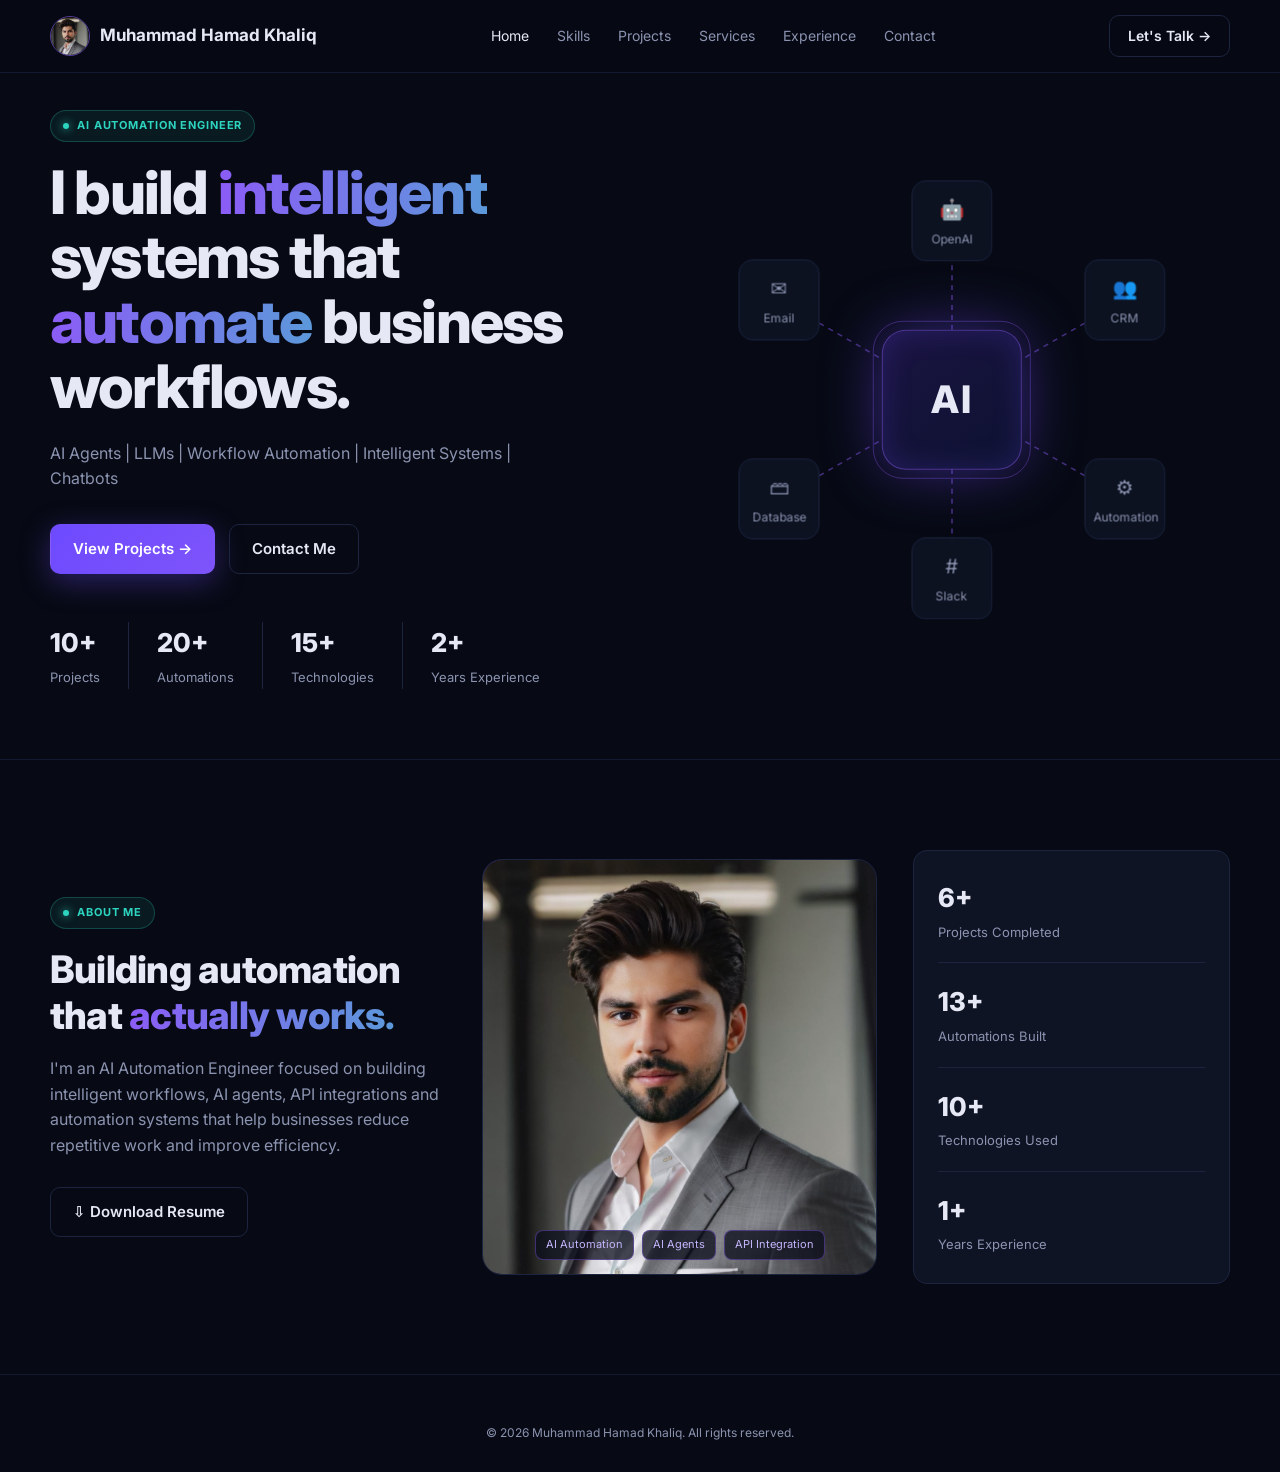
==== index.html @ 2d9ef092 "Build portfolio website Single-brand multi-page portfolio with home, skills, projects, services, exp" ====
<!DOCTYPE html>
<html lang="en">
<head>
  <meta charset="UTF-8" />
  <meta name="viewport" content="width=device-width, initial-scale=1.0" />
  <meta name="description" content="Muhammad Hamad Khaliq - AI Automation Engineer building intelligent systems that automate business workflows." />
  <title>Muhammad Hamad Khaliq | AI Automation Engineer</title>
  <link rel="preconnect" href="https://fonts.googleapis.com" />
  <link rel="preconnect" href="https://fonts.gstatic.com" crossorigin />
  <link href="https://fonts.googleapis.com/css2?family=Inter:wght@400;500;600;700;800&display=swap" rel="stylesheet" />
  <link rel="stylesheet" href="assets/style.css" />
</head>
<body>

  <header>
    <div class="container nav">
      <a href="index.html" class="logo"><img class="logo-img" src="assets/hamad.jpeg" alt="Muhammad Hamad Khaliq" />Muhammad Hamad Khaliq</a>
      <ul class="nav-links" id="nav-links">
        <li><a href="index.html" class="active">Home</a></li>
        <li><a href="skills.html">Skills</a></li>
        <li><a href="projects.html">Projects</a></li>
        <li><a href="services.html">Services</a></li>
        <li><a href="experience.html">Experience</a></li>
        <li><a href="contact.html">Contact</a></li>
      </ul>
      <div class="nav-cta">
        <a href="contact.html" class="btn btn-sm">Let's Talk &rarr;</a>
        <button class="menu-btn" id="menu-btn" aria-label="Toggle menu" aria-expanded="false">&#9776;</button>
      </div>
    </div>
  </header>

  <!-- HERO -->
  <section class="hero">
    <div class="container hero-grid">
      <div class="reveal">
        <span class="tag">AI Automation Engineer</span>
        <h1>I build <span class="accent">intelligent</span> systems that <span class="accent">automate</span> business workflows.</h1>
        <p class="lead">AI Agents | LLMs | Workflow Automation | Intelligent Systems | Chatbots</p>
        <div class="hero-actions">
          <a href="projects.html" class="btn btn-primary">View Projects &rarr;</a>
          <a href="contact.html" class="btn">Contact Me</a>
        </div>
        <div class="stats">
          <div class="stat"><strong>10+</strong><span>Projects</span></div>
          <div class="stat"><strong>20+</strong><span>Automations</span></div>
          <div class="stat"><strong>15+</strong><span>Technologies</span></div>
          <div class="stat"><strong>2+</strong><span>Years Experience</span></div>
        </div>
      </div>

      <div class="hub reveal" aria-hidden="true">
        <svg class="lines" viewBox="0 0 100 100" preserveAspectRatio="none">
          <line x1="50" y1="50" x2="50" y2="14" />
          <line x1="50" y1="50" x2="18" y2="30" />
          <line x1="50" y1="50" x2="82" y2="30" />
          <line x1="50" y1="50" x2="18" y2="70" />
          <line x1="50" y1="50" x2="82" y2="70" />
          <line x1="50" y1="50" x2="50" y2="86" />
        </svg>
        <div class="core">AI</div>
        <div class="node" style="left:50%; top:14%;"><span class="ic">&#129302;</span>OpenAI</div>
        <div class="node" style="left:18%; top:30%;"><span class="ic">&#9993;</span>Email</div>
        <div class="node" style="left:82%; top:30%;"><span class="ic">&#128101;</span>CRM</div>
        <div class="node" style="left:18%; top:70%;"><span class="ic">&#128451;</span>Database</div>
        <div class="node" style="left:82%; top:70%;"><span class="ic">&#9881;</span>Automation</div>
        <div class="node" style="left:50%; top:86%;"><span class="ic">#</span>Slack</div>
      </div>
    </div>
  </section>

  <!-- ABOUT -->
  <section id="about">
    <div class="container about-grid">
      <div class="about-text reveal">
        <span class="tag">About Me</span>
        <h2 class="section-title">Building automation<br />that <span class="accent">actually works.</span></h2>
        <p>I'm an AI Automation Engineer focused on building intelligent workflows, AI agents, API integrations and automation systems that help businesses reduce repetitive work and improve efficiency.</p>
        <a href="resume.pdf" class="btn" download>&#8681; Download Resume</a>
      </div>

      <div class="photo-wrap reveal">
        <!-- Put your photo at assets/Muhammad Hamad Khaliq.jpg; the initial shows until then -->
        <img src="assets/hamad.jpeg" alt="Muhammad Hamad Khaliq" onerror="this.remove()" />
        <div class="photo-chips">
          <span class="chip">AI Automation</span>
          <span class="chip">AI Agents</span>
          <span class="chip">API Integration</span>
        </div>
      </div>

      <div class="about-stats reveal">
        <div><strong>10+</strong><span>Projects Completed</span></div>
        <div><strong>20+</strong><span>Automations Built</span></div>
        <div><strong>15+</strong><span>Technologies Used</span></div>
        <div><strong>2+</strong><span>Years Experience</span></div>
      </div>
    </div>
  </section>

  <footer>
    <div class="container footer-inner">
      <a href="index.html" class="logo"><span class="logo-mark">H</span>Muhammad Hamad Khaliq</a>
      <ul class="footer-links">
        <li><a href="index.html">Home</a></li>
        <li><a href="skills.html">Skills</a></li>
        <li><a href="projects.html">Projects</a></li>
        <li><a href="services.html">Services</a></li>
        <li><a href="experience.html">Experience</a></li>
        <li><a href="contact.html">Contact</a></li>
      </ul>
      <p class="copy">&copy; <span id="year"></span> Muhammad Hamad Khaliq. All rights reserved.</p>
    </div>
  </footer>

  <script src="assets/main.js"></script>
</body>
</html>
---- assets/style.css ----
:root {
  --bg: #070a14;
  --card: #0f1424;
  --card-border: #1c2440;
  --text: #e6e9f5;
  --muted: #8b93b0;
  --purple: #8b5cf6;
  --purple-2: #6d4aff;
  --teal: #2dd4bf;
  --radius: 14px;
}
* { box-sizing: border-box; margin: 0; padding: 0; }
html { scroll-behavior: smooth; }
body {
  font-family: "Inter", system-ui, -apple-system, "Segoe UI", sans-serif;
  background: var(--bg); color: var(--text); line-height: 1.6; overflow-x: hidden;
}
a { color: inherit; text-decoration: none; }
img { max-width: 100%; display: block; }
section { padding: 90px 0; border-top: 1px solid #111830; position: relative; }
.page-top { padding-top: 150px; border-top: 0; }
.container { width: min(1180px, 100% - 40px); margin-inline: auto; }

/* ---------- Buttons & labels ---------- */
.btn {
  display: inline-flex; align-items: center; gap: 8px;
  padding: 12px 22px; border-radius: 10px; font-weight: 600; font-size: 15px;
  border: 1px solid var(--card-border); background: transparent; color: var(--text);
  cursor: pointer; transition: transform .2s, box-shadow .2s, background .2s;
}
.btn:hover { transform: translateY(-2px); }
.btn-primary {
  background: linear-gradient(135deg, var(--purple-2), var(--purple));
  border-color: transparent; color: #fff; box-shadow: 0 8px 30px rgba(109, 74, 255, .35);
}
.btn-sm { padding: 9px 18px; font-size: 14px; }
.tag {
  display: inline-flex; align-items: center; gap: 8px;
  font-size: 11px; font-weight: 700; letter-spacing: .08em; text-transform: uppercase;
  color: var(--teal); background: rgba(45, 212, 191, .08);
  border: 1px solid rgba(45, 212, 191, .25); padding: 6px 12px; border-radius: 999px; margin-bottom: 18px;
}
.tag::before { content: ""; width: 6px; height: 6px; border-radius: 50%; background: var(--teal); box-shadow: 0 0 8px var(--teal); }
.section-title { font-size: clamp(28px, 4vw, 38px); font-weight: 800; letter-spacing: -.02em; line-height: 1.2; }
.section-sub { color: var(--muted); margin-top: 12px; max-width: 560px; }
.accent { background: linear-gradient(90deg, var(--purple), var(--teal)); -webkit-background-clip: text; background-clip: text; color: transparent; }
.section-head { display: flex; justify-content: space-between; align-items: flex-end; gap: 20px; flex-wrap: wrap; margin-bottom: 44px; }
.link-more { color: var(--purple); font-size: 14px; font-weight: 600; }

/* ---------- Header ---------- */
header {
  position: fixed; top: 0; left: 0; right: 0; z-index: 50;
  background: rgba(7, 10, 20, .75); backdrop-filter: blur(12px); border-bottom: 1px solid #111830;
}
.nav { display: flex; align-items: center; justify-content: space-between; height: 72px; }
.logo { display: flex; align-items: center; gap: 10px; font-weight: 700; font-size: 17px; white-space: nowrap; }
.logo-img { width: 40px; height: 40px; border-radius: 50%; object-fit: cover; object-position: center top; border: 1px solid rgba(139, 92, 246, .6); flex-shrink: 0; }
.logo-mark {
  width: 30px; height: 30px; border-radius: 8px;
  background: linear-gradient(135deg, var(--purple-2), var(--teal));
  display: grid; place-items: center; color: #fff; font-size: 14px; font-weight: 800;
}
.nav-links { display: flex; gap: 28px; list-style: none; }
.nav-links a { font-size: 14px; color: var(--muted); transition: color .2s; }
.nav-links a:hover, .nav-links a.active { color: var(--text); }
.nav-cta { display: flex; align-items: center; gap: 12px; }
.menu-btn { display: none; background: none; border: 0; color: var(--text); font-size: 26px; cursor: pointer; }

/* ---------- Hero ---------- */
.hero { padding: 110px 0 70px; border-top: 0; overflow: hidden; }
.hero-grid { display: grid; grid-template-columns: 1.05fr 1fr; gap: 40px; align-items: center; }
.hero h1 { font-size: clamp(38px, 5.4vw, 60px); font-weight: 800; line-height: 1.08; letter-spacing: -.03em; }
.hero p.lead { color: var(--muted); margin: 22px 0 32px; max-width: 480px; font-size: 16px; }
.hero p.stack { font-family: "Consolas", "Courier New", monospace; font-size: 13px; color: var(--teal); margin: 0 0 14px; max-width: 520px; }
.hero p.tagline { font-size: 17px; font-weight: 600; margin: 0 0 32px; }
.hero-actions { display: flex; gap: 14px; flex-wrap: wrap; }
.stats { display: flex; flex-wrap: wrap; gap: 18px 0; margin-top: 48px; }
.stat { padding-right: 28px; margin-right: 28px; border-right: 1px solid var(--card-border); }
.stat:last-child { border-right: 0; margin-right: 0; padding-right: 0; }
.stat strong { display: block; font-size: 26px; font-weight: 800; }
.stat span { font-size: 13px; color: var(--muted); }

.hub { position: relative; width: 100%; aspect-ratio: 1 / 0.92; max-width: 540px; margin-inline: auto; }
.hub svg.lines { position: absolute; inset: 0; width: 100%; height: 100%; }
.hub svg.lines line { stroke: rgba(139, 92, 246, .45); stroke-width: .3; stroke-dasharray: 1 1; animation: dash 3s linear infinite; }
@keyframes dash { to { stroke-dashoffset: -4; } }
.core {
  position: absolute; left: 50%; top: 50%; transform: translate(-50%, -50%);
  width: 26%; aspect-ratio: 1; border-radius: 24px;
  background: linear-gradient(145deg, #1a1442, #0d1230); border: 1px solid rgba(139, 92, 246, .5);
  display: grid; place-items: center;
  box-shadow: 0 0 60px rgba(109, 74, 255, .45), inset 0 0 30px rgba(109, 74, 255, .2);
  font-size: clamp(22px, 3vw, 38px); font-weight: 800; letter-spacing: .05em;
  animation: float 5s ease-in-out infinite;
}
.node {
  position: absolute; transform: translate(-50%, -50%);
  width: clamp(78px, 15%, 112px); padding: 12px 8px; border-radius: 14px; text-align: center;
  background: rgba(15, 20, 36, .85); border: 1px solid var(--card-border);
  font-size: 12px; color: var(--muted); backdrop-filter: blur(6px);
  animation: float 6s ease-in-out infinite;
}
.node .ic { font-size: 20px; margin-bottom: 4px; display: block; }
.node:nth-of-type(2) { animation-delay: -1s; }
.node:nth-of-type(3) { animation-delay: -2s; }
.node:nth-of-type(4) { animation-delay: -3s; }
.node:nth-of-type(5) { animation-delay: -4s; }
.node:nth-of-type(6) { animation-delay: -5s; }
@keyframes float { 0%, 100% { translate: 0 0; } 50% { translate: 0 -8px; } }

/* ---------- About ---------- */
.about-grid { display: grid; grid-template-columns: 1fr 1fr 0.8fr; gap: 36px; align-items: center; }
.about-text p { color: var(--muted); margin: 18px 0 28px; max-width: 440px; }
.photo-wrap {
  position: relative; border-radius: 20px; overflow: hidden; aspect-ratio: 1 / 1.05;
  background: radial-gradient(circle at 30% 20%, #7c3aed, #1b1440 60%, #0b0f1d); border: 1px solid var(--card-border);
}
.photo-wrap img { width: 100%; height: 100%; object-fit: cover; object-position: center top; }
.photo-fallback { position: absolute; inset: 0; display: grid; place-items: center; font-size: 72px; font-weight: 800; color: rgba(255,255,255,.85); }
.photo-chips { position: absolute; bottom: 14px; left: 14px; right: 14px; display: flex; gap: 8px; flex-wrap: wrap; justify-content: center; }
.chip {
  font-size: 11px; padding: 5px 10px; border-radius: 8px;
  background: rgba(10, 13, 26, .75); border: 1px solid rgba(139, 92, 246, .4); color: #c4b5fd;
}
.about-stats { background: var(--card); border: 1px solid var(--card-border); border-radius: var(--radius); padding: 8px 24px; }
.about-stats div { padding: 18px 0; border-bottom: 1px solid var(--card-border); }
.about-stats div:last-child { border-bottom: 0; }
.about-stats strong { font-size: 26px; font-weight: 800; display: block; }
.about-stats span { font-size: 13px; color: var(--muted); }

/* ---------- Cards ---------- */
.grid-3 { display: grid; grid-template-columns: repeat(3, 1fr); gap: 20px; }
.grid-6 { display: grid; grid-template-columns: repeat(5, 1fr); gap: 16px; }
.card {
  background: linear-gradient(180deg, var(--card), #0b0f1c); border: 1px solid var(--card-border);
  border-radius: var(--radius); padding: 26px; transition: transform .25s, border-color .25s, box-shadow .25s;
}
.card:hover { transform: translateY(-4px); border-color: rgba(139, 92, 246, .55); box-shadow: 0 16px 40px rgba(0,0,0,.35); }
.icon {
  width: 40px; height: 40px; border-radius: 10px; display: grid; place-items: center;
  background: linear-gradient(135deg, rgba(109,74,255,.35), rgba(45,212,191,.15));
  border: 1px solid rgba(139, 92, 246, .35); font-size: 18px; margin-bottom: 18px;
}
.card h3 { font-size: 16px; font-weight: 700; margin-bottom: 8px; }
.card p { font-size: 14px; color: var(--muted); }

/* ---------- Process ---------- */
.process { display: grid; grid-template-columns: repeat(3, 1fr); gap: 36px 28px; position: relative; }
.step .num { font-size: 15px; font-weight: 700; color: var(--purple); display: flex; align-items: center; gap: 12px; }
.step .num .icon { margin: 0; width: 38px; height: 38px; }
.step h3 { font-size: 17px; margin: 14px 0 6px; }
.step p { font-size: 14px; color: var(--muted); max-width: 240px; }

/* ---------- Tech ---------- */
.tech-card h3 { display: flex; align-items: center; gap: 10px; font-size: 15px; margin-bottom: 12px; }
.tech-card h3 .icon { margin: 0; width: 30px; height: 30px; font-size: 14px; }
.tech-card ul { list-style: none; }
.tech-card li { font-size: 13px; color: var(--muted); padding: 2px 0; }
.tech-card li::before { content: "• "; color: var(--purple); }
.terminal {
  margin-top: 24px; background: #070b16; border: 1px solid var(--card-border); border-radius: var(--radius);
  padding: 20px 24px; font-family: "Consolas", "Courier New", monospace; font-size: 13px; color: var(--muted);
  position: relative; overflow: hidden;
}
.terminal .ok { color: var(--teal); }
.terminal .prompt { color: var(--purple); }
.terminal .wave {
  position: absolute; left: 0; right: 0; bottom: 0; height: 60px; opacity: .6;
  background: linear-gradient(90deg, transparent, rgba(109,74,255,.5), rgba(45,212,191,.4), transparent);
  clip-path: polygon(0 80%, 15% 40%, 30% 70%, 50% 20%, 70% 65%, 85% 35%, 100% 75%, 100% 100%, 0 100%);
}
.cursor { display: inline-block; width: 8px; height: 14px; background: var(--teal); vertical-align: middle; animation: blink 1s steps(2) infinite; }
@keyframes blink { 50% { opacity: 0; } }

/* ---------- Projects ---------- */
.projects { display: grid; grid-template-columns: repeat(3, 1fr); gap: 22px; }
.project { padding: 26px; display: flex; flex-direction: column; position: relative; }
.project .badge {
  position: absolute; top: 18px; left: 18px; font-size: 11px; font-weight: 700;
  background: var(--purple-2); color: #fff; padding: 3px 10px; border-radius: 6px;
}
.project h3 { margin-top: 26px; }
.flow { display: flex; align-items: center; justify-content: space-between; gap: 6px; margin: 22px 0; flex-wrap: wrap; }
.flow .step-box { text-align: center; font-size: 11px; color: var(--muted); width: 58px; }
.flow .step-box .icon { margin: 0 auto 6px; width: 34px; height: 34px; font-size: 14px; }
.flow .arrow { color: var(--purple); font-size: 12px; }
.metrics { display: flex; justify-content: space-between; border-top: 1px solid var(--card-border); padding-top: 16px; margin-top: auto; }
.metrics strong { display: block; font-size: 18px; }
.metrics span { font-size: 11px; color: var(--muted); }
.tags { display: flex; flex-wrap: wrap; gap: 6px; margin: 16px 0; }
.tags span { font-size: 11px; padding: 4px 9px; border-radius: 6px; background: #121a30; border: 1px solid var(--card-border); color: #aab3d1; }
.case-link { font-size: 13px; color: var(--teal); font-weight: 600; }

/* ---------- Experience / Contact ---------- */
.exp-grid { display: grid; grid-template-columns: 1.1fr 0.9fr; gap: 28px; }
.timeline { position: relative; padding-left: 26px; }
.timeline::before { content: ""; position: absolute; left: 6px; top: 8px; bottom: 8px; width: 1px; background: linear-gradient(var(--purple), transparent); }
.tl-item { position: relative; margin-bottom: 36px; }
.tl-item::before {
  content: ""; position: absolute; left: -25px; top: 6px; width: 11px; height: 11px; border-radius: 50%;
  background: var(--purple); box-shadow: 0 0 10px var(--purple);
}
.tl-date { font-size: 12px; color: var(--purple); font-weight: 600; }
.tl-item h3 { font-size: 16px; margin: 4px 0 2px; }
.tl-item .org { font-size: 13px; color: var(--teal); margin-bottom: 8px; }
.tl-item ul { list-style: none; }
.tl-item li { font-size: 13px; color: var(--muted); }
.tl-item li::before { content: "• "; color: var(--purple); }
.contact-card { padding: 28px; }
.contact-card h3 { font-size: 22px; font-weight: 800; }
.contact-card > p { color: var(--muted); font-size: 14px; margin: 8px 0 22px; }
.social { display: flex; flex-direction: column; gap: 10px; margin-bottom: 22px; }
.social a {
  display: flex; align-items: center; gap: 12px; padding: 12px 14px; border-radius: 10px;
  background: #0b1020; border: 1px solid var(--card-border); font-size: 14px; transition: border-color .2s;
}
.social a:hover { border-color: var(--purple); }
.social a i { font-style: normal; width: 22px; text-align: center; color: var(--purple); font-weight: 700; }
.cta {
  margin-top: 28px; padding: 30px; border-radius: var(--radius);
  background: radial-gradient(circle at 90% 50%, rgba(45,212,191,.25), transparent 40%), linear-gradient(135deg, #0f1636, #0a1024);
  border: 1px solid var(--card-border); display: flex; justify-content: space-between; align-items: center; gap: 20px; flex-wrap: wrap;
}
.cta h3 { font-size: 22px; font-weight: 800; }
.cta p { color: var(--muted); font-size: 14px; margin-top: 6px; }

/* ---------- Footer ---------- */
footer { border-top: 1px solid #111830; padding: 30px 0; }
.footer-inner { display: flex; justify-content: space-between; align-items: center; gap: 20px; flex-wrap: wrap; }
.footer-links { display: flex; gap: 20px; list-style: none; font-size: 13px; color: var(--muted); flex-wrap: wrap; }
.footer-links a:hover { color: var(--text); }
footer .logo, footer .footer-links { display: none; }
.copy { font-size: 12px; color: var(--muted); text-align: center; width: 100%; margin-top: 18px; }

/* ---------- Reveal ---------- */
.reveal { opacity: 0; transform: translateY(24px); transition: opacity .7s ease, transform .7s ease; }
.reveal.visible { opacity: 1; transform: none; }
.card.reveal.visible:hover { transform: translateY(-4px); }
.accent { background-size: 200% auto; animation: shimmer 6s linear infinite; }
@keyframes shimmer { to { background-position: 200% center; } }
.btn-primary { background-size: 200% auto; transition: background-position .4s, transform .2s, box-shadow .2s; }
.btn-primary:hover { background-position: right center; box-shadow: 0 12px 36px rgba(109, 74, 255, .5); }
.core::after {
  content: ""; position: absolute; inset: -10px; border-radius: 30px;
  border: 1px solid rgba(139, 92, 246, .35); animation: pulse 2.6s ease-out infinite;
}
@keyframes pulse { 0% { transform: scale(.95); opacity: .9; } 100% { transform: scale(1.25); opacity: 0; } }
.terminal .cursor { box-shadow: 0 0 8px var(--teal); }

/* ---------- Responsive ---------- */
@media (max-width: 1024px) {
  .about-grid { grid-template-columns: 1fr 1fr; }
  .about-stats { grid-column: 1 / -1; display: grid; grid-template-columns: repeat(4, 1fr); padding: 8px 0; }
  .about-stats div { border-bottom: 0; border-right: 1px solid var(--card-border); padding: 18px; }
  .about-stats div:last-child { border-right: 0; }
  .projects { grid-template-columns: repeat(2, 1fr); }
  .grid-6 { grid-template-columns: repeat(3, 1fr); }
}
@media (max-width: 860px) {
  .menu-btn { display: block; }
  .nav-links {
    position: fixed; top: 72px; left: 0; right: 0; flex-direction: column; gap: 0;
    background: rgba(7, 10, 20, .97); border-bottom: 1px solid var(--card-border);
    max-height: 0; overflow: hidden; transition: max-height .35s ease;
  }
  .nav-links.open { max-height: 480px; }
  .nav-links li a { display: block; padding: 14px 20px; border-top: 1px solid #111830; }
  .nav-cta .btn { display: none; }
  .hero-grid, .exp-grid { grid-template-columns: 1fr; }
  .hub { max-width: 420px; }
  .process { grid-template-columns: 1fr 1fr; }
  .grid-3 { grid-template-columns: 1fr 1fr; }
}
@media (max-width: 640px) {
  section { padding: 70px 0; }
  .hero { padding-top: 96px; }
  .page-top { padding-top: 120px; }
  .container { width: min(100% - 32px, 1180px); }
  .grid-3, .grid-6, .projects, .process { grid-template-columns: 1fr; }
  .about-grid { grid-template-columns: 1fr; }
  .about-stats { grid-template-columns: 1fr 1fr; }
  .about-stats div:nth-child(2) { border-right: 0; }
  .about-stats div:nth-child(-n+2) { border-bottom: 1px solid var(--card-border); }
  .stats { flex-wrap: wrap; gap: 18px 0; }
  .stat { flex: 1 1 40%; border-right: 0; margin-right: 0; padding-right: 0; }
  .hero-actions .btn { flex: 1 1 auto; justify-content: center; }
  .node { font-size: 10px; width: 80px; padding: 8px 4px; }
  .node .ic { font-size: 16px; }
  .cta .btn { width: 100%; justify-content: center; }
}
@media (prefers-reduced-motion: reduce) {
  *, *::before, *::after { animation: none !important; transition: none !important; scroll-behavior: auto !important; }
  .reveal { opacity: 1; transform: none; }
}
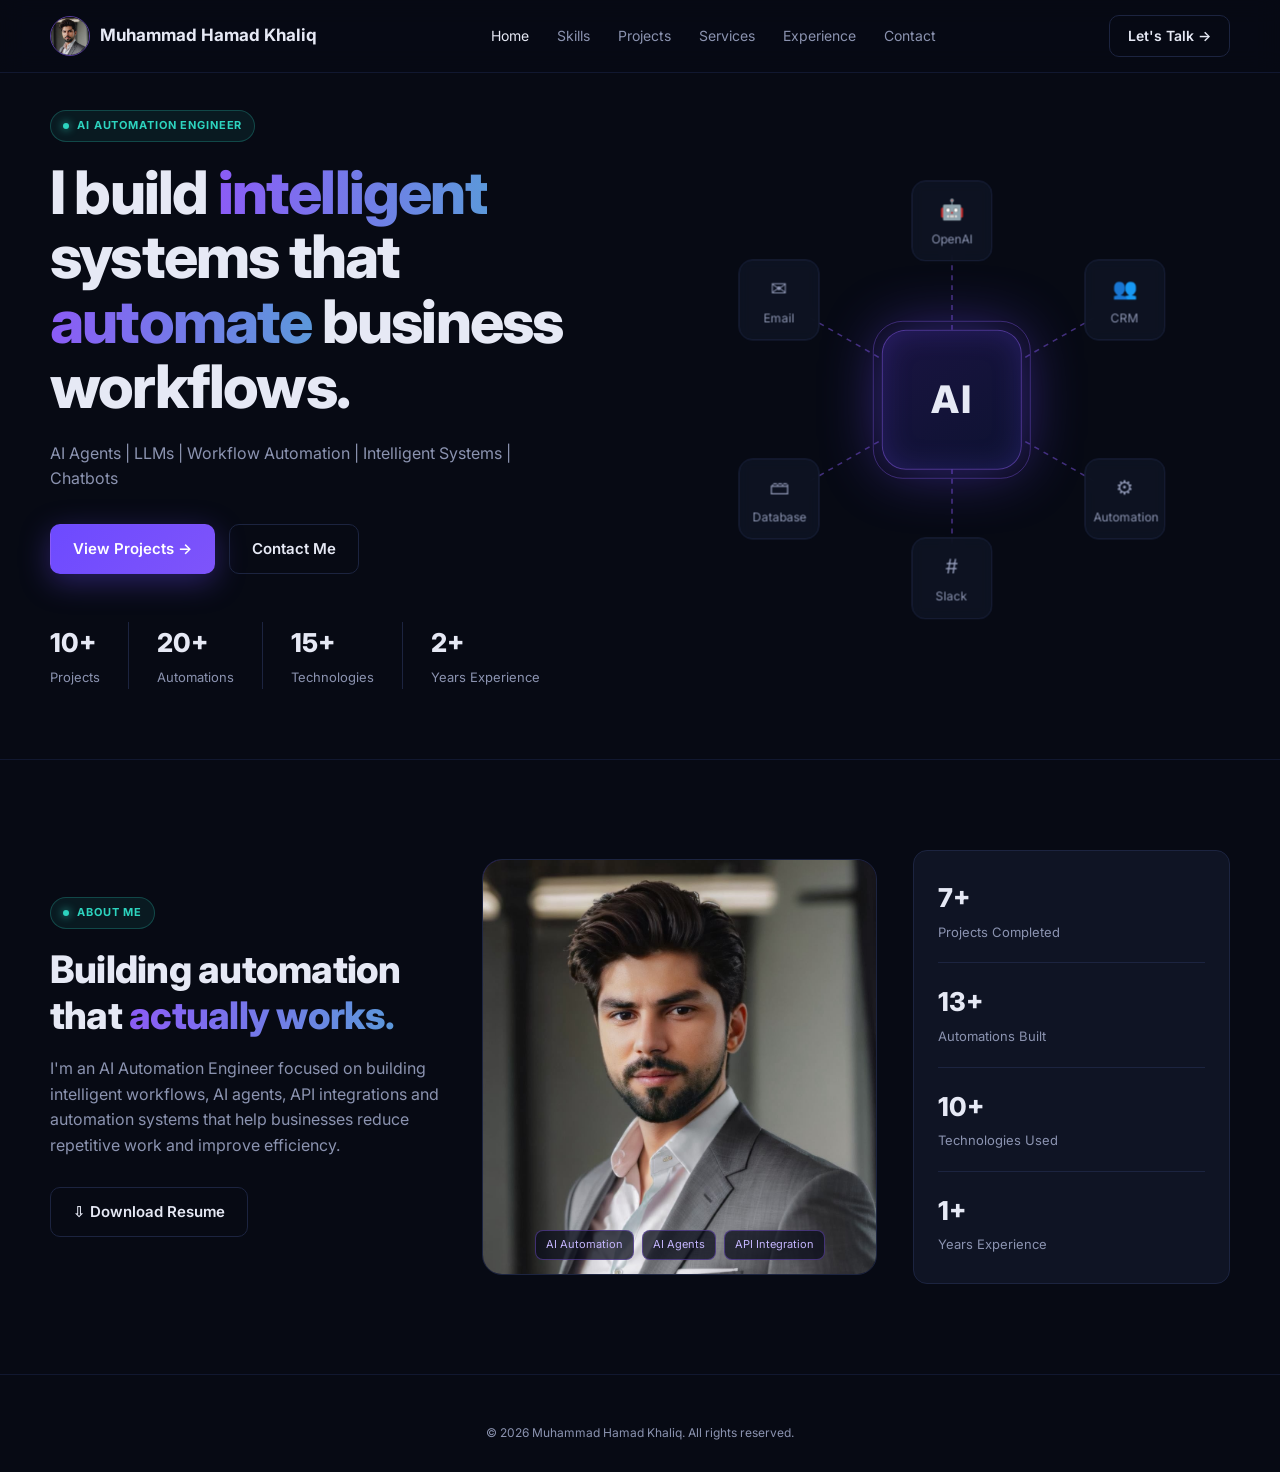
==== commit 76a0170d: "Add working contact form and fix broken links and buttons - Contact form that emails messages via Fo" ====
--- a/index.html
+++ b/index.html
@@ -24,7 +24,7 @@
         <li><a href="contact.html">Contact</a></li>
       </ul>
       <div class="nav-cta">
-        <a href="contact.html" class="btn btn-sm">Let's Talk &rarr;</a>
+        <a href="contact.html#message" class="btn btn-sm">Let's Talk &rarr;</a>
         <button class="menu-btn" id="menu-btn" aria-label="Toggle menu" aria-expanded="false">&#9776;</button>
       </div>
     </div>
@@ -39,7 +39,7 @@
         <p class="lead">AI Agents | LLMs | Workflow Automation | Intelligent Systems | Chatbots</p>
         <div class="hero-actions">
           <a href="projects.html" class="btn btn-primary">View Projects &rarr;</a>
-          <a href="contact.html" class="btn">Contact Me</a>
+          <a href="contact.html#message" class="btn">Contact Me</a>
         </div>
         <div class="stats">
           <div class="stat"><strong>10+</strong><span>Projects</span></div>
@@ -80,7 +80,7 @@
       </div>
 
       <div class="photo-wrap reveal">
-        <!-- Put your photo at assets/Muhammad Hamad Khaliq.jpg; the initial shows until then -->
+
         <img src="assets/hamad.jpeg" alt="Muhammad Hamad Khaliq" onerror="this.remove()" />
         <div class="photo-chips">
           <span class="chip">AI Automation</span>
@@ -100,7 +100,7 @@
 
   <footer>
     <div class="container footer-inner">
-      <a href="index.html" class="logo"><span class="logo-mark">H</span>Muhammad Hamad Khaliq</a>
+      <a href="index.html" class="logo"><img class="logo-img" src="assets/hamad.jpeg" alt="Muhammad Hamad Khaliq" />Muhammad Hamad Khaliq</a>
       <ul class="footer-links">
         <li><a href="index.html">Home</a></li>
         <li><a href="skills.html">Skills</a></li>
--- a/assets/style.css
+++ b/assets/style.css
@@ -216,6 +216,32 @@
 }
 .social a:hover { border-color: var(--purple); }
 .social a i { font-style: normal; width: 22px; text-align: center; color: var(--purple); font-weight: 700; }
+.contact-form {
+  margin-top: 28px; padding: 24px; border-radius: var(--radius);
+  background: #0b1020; border: 1px solid var(--card-border); display: flex; flex-direction: column; gap: 14px;
+}
+.form-row { display: grid; grid-template-columns: 1fr 1fr; gap: 14px; }
+.contact-form label { display: flex; flex-direction: column; gap: 6px; font-size: 13px; font-weight: 600; color: var(--muted); }
+.contact-form input, .contact-form textarea {
+  font: inherit; font-size: 14px; color: var(--text); background: var(--card);
+  border: 1px solid var(--card-border); border-radius: 10px; padding: 11px 14px; resize: vertical; transition: border-color .2s;
+}
+.contact-form input:focus, .contact-form textarea:focus { outline: none; border-color: var(--purple); }
+.contact-form button { align-self: flex-start; }
+.contact-form button:disabled { opacity: .6; cursor: wait; }
+.contact-form .hp { display: none; }
+.contact-form { scroll-margin-top: 90px; }
+.form-status { font-size: 14px; min-height: 1em; }
+.form-fallback { display: flex; gap: 10px; flex-wrap: wrap; }
+.form-fallback[hidden] { display: none; }
+.service-link { display: inline-block; margin-top: 14px; }
+.service-link:hover { text-decoration: underline; }
+.form-status.ok { color: var(--teal); }
+.form-status.err { color: #f87171; }
+@media (max-width: 560px) {
+  .form-row { grid-template-columns: 1fr; }
+  .contact-form button { align-self: stretch; justify-content: center; }
+}
 .cta {
   margin-top: 28px; padding: 30px; border-radius: var(--radius);
   background: radial-gradient(circle at 90% 50%, rgba(45,212,191,.25), transparent 40%), linear-gradient(135deg, #0f1636, #0a1024);
